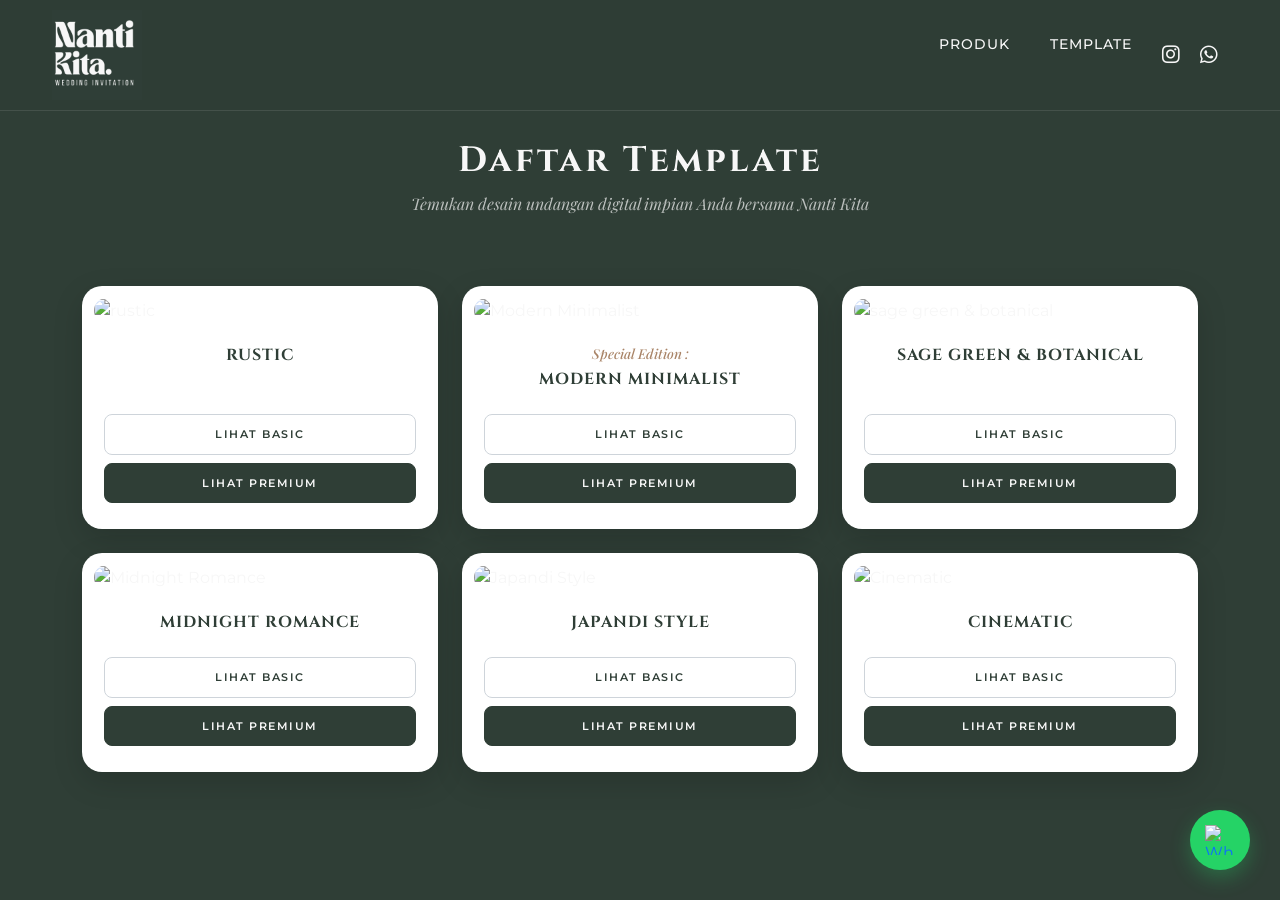
==== katalog/index.html @ d42f8fd2 "Struktur Monorepo: Memisahkan katalog dan admin-panel Laravel" ====
<!doctype html>
<html lang="id">
  <head>
    <meta charset="UTF-8" />
    <meta http-equiv="X-UA-Compatible" content="IE=edge" />
    <meta name="viewport" content="width=device-width, initial-scale=1.0" />
    <title>Nanti Kita - Premium Digital Invitation</title>

    <link
      href="https://cdn.jsdelivr.net/npm/bootstrap@5.3.3/dist/css/bootstrap.min.css"
      rel="stylesheet"
    />
    <script src="https://cdn.jsdelivr.net/npm/bootstrap@5.3.3/dist/js/bootstrap.bundle.min.js"></script>
    <link
      rel="stylesheet"
      href="https://cdnjs.cloudflare.com/ajax/libs/font-awesome/5.15.1/css/all.min.css"
    />
    <script src="https://code.iconify.design/iconify-icon/1.0.7/iconify-icon.min.js"></script>
    <link
      href="https://cdn.jsdelivr.net/npm/bootstrap-icons@1.10.5/font/bootstrap-icons.css"
      rel="stylesheet"
    />

    <link rel="preconnect" href="https://fonts.googleapis.com" />
    <link rel="preconnect" href="https://fonts.gstatic.com" crossorigin />
    <link
      href="https://fonts.googleapis.com/css2?family=Cinzel:wght@500;700&family=Montserrat:wght@300;400;500;600&family=Playfair+Display:ital,wght@0,600;1,400&display=swap"
      rel="stylesheet"
    />

    <link rel="stylesheet" href="style.css" />
  </head>
  <body>
    <nav class="navbar fixed-top navbar-expand-lg">
      <div class="container-fluid">
        <a class="navbar-brand-logo" href="index.html">
          <img src="LogoNantikita.jpeg" alt="Logo Nanti Kita" class="nav-logo-img" />
        </a>

        <button
          class="navbar-toggler"
          type="button"
          data-bs-toggle="collapse"
          data-bs-target="#navbarSupportedContent"
          aria-controls="navbarSupportedContent"
          aria-expanded="false"
          aria-label="Toggle navigation"
        >
          <span class="navbar-toggler-icon"></span>
        </button>

        <div class="collapse navbar-collapse" id="navbarSupportedContent">
          <ul class="navbar-nav ms-auto mb-2 mb-lg-0">
            <li class="nav-item top-item">
              <a class="item active" aria-current="page" href="index.html">Produk</a>
            </li>
            <li class="nav-item">
              <a class="item" aria-current="page" href="template.html">Template</a>
            </li>
            <li class="nav-item d-flex align-items-center">
              <a
                class="item-bi"
                href="https://www.instagram.com/nantikitadigitalwedding?utm_source=ig_web_button_share_sheet&igsh=ZDNlZDc0MzIxNw=="
                target="_blank"
                ><i class="bi bi-instagram"></i
              ></a>
              <a
                class="item-bi"
                href="https://wa.me/628976337088"
                target="_blank"
                ><i class="bi bi-whatsapp"></i
              ></a>
            </li>
          </ul>
        </div>
      </div>
    </nav>

    <div class="hero-catalog">
      <h2>Daftar Template</h2>
      <p>Temukan desain undangan digital impian Anda bersama Nanti Kita</p>
    </div>

    <div class="container my-4">
      <div class="row g-4">

        <div class="col-6 col-md-4 col-lg-4">
          <div class="template-card">
            <div class="card-img-wrapper">
              <img
                src="temp/1rustic/assets/img/cov-crimsonpine.png"
                alt="rustic"
              />
            </div>
            <div class="p-3">
              <div class="template-title">RUSTIC</div>
              <div>
                <div class="template-btns">
                  <a href="temp/1rustic/rustic.html" class="btn btn-primary">Lihat Basic</a>
                </div>
                <div class="template-btns">
                  <a href="temp/1rustic/rustic-premium.html" class="btn btn-secondary">Lihat Premium</a>
                </div>
              </div>
            </div>
          </div>
        </div>

        <div class="col-6 col-md-4 col-lg-4">
          <div class="template-card">
            <div class="card-img-wrapper">
              <img
                src="temp/2modern/assets/img/cover-modern.jpg"
                alt="Modern Minimalist"
              />
            </div>
            <div class="p-3">
              <div>
                <div class="edition-label">Special Edition :</div>
                <div class="template-title">MODERN MINIMALIST</div>
              </div>
              <div>
                <div class="template-btns">
                  <a href="temp/2modern/modern.html" class="btn btn-primary">Lihat Basic</a>
                </div>
                <div class="template-btns">
                  <a href="temp/2modern/modern-premium.html" class="btn btn-secondary">Lihat Premium</a>
                </div>
              </div>
            </div>
          </div>
        </div>

        <div class="col-6 col-md-4 col-lg-4">
          <div class="template-card">
            <div class="card-img-wrapper">
              <img
                src="temp/3sage&botanical/assets/img/cover-sage-botanical.jpg"
                alt="sage green & botanical"
              />
            </div>
            <div class="p-3">
              <div class="template-title">SAGE GREEN & BOTANICAL</div>
              <div>
                <div class="template-btns">
                  <a href="temp/3sage&botanical/sage.html" class="btn btn-primary">Lihat Basic</a>
                </div>
                <div class="template-btns">
                  <a href="temp/3sage&botanical/sage-premium.html" class="btn btn-secondary">Lihat Premium</a>
                </div>
              </div>
            </div>
          </div>
        </div>

        <div class="col-6 col-md-4 col-lg-4">
          <div class="template-card">
            <div class="card-img-wrapper">
              <img
                src="temp/4midnightRomance/assets/img/cover-midnight-romance.jpg"
                alt="Midnight Romance"
              />
            </div>
            <div class="p-3">
              <div class="template-title">MIDNIGHT ROMANCE</div>
              <div>
                <div class="template-btns">
                  <a href="temp/4midnightRomance/midnight.html" class="btn btn-primary">Lihat Basic</a>
                </div>
                <div class="template-btns">
                  <a href="temp/4midnightRomance/midnight-premium.html" class="btn btn-secondary">Lihat Premium</a>
                </div>
              </div>
            </div>
          </div>
        </div>

        <div class="col-6 col-md-4 col-lg-4">
          <div class="template-card">
            <div class="card-img-wrapper">
              <img
                src="temp/5japandi/assets/img/cover-japandi.jpg"
                alt="Japandi Style"
              />
            </div>
            <div class="p-3">
              <div class="template-title">JAPANDI STYLE</div>
              <div>
                <div class="template-btns">
                  <a href="temp/5japandi/japandi.html" class="btn btn-primary">Lihat Basic</a>
                </div>
                <div class="template-btns">
                  <a href="temp/5japandi/japandi-premium.html" class="btn btn-secondary">Lihat Premium</a>
                </div>
              </div>
            </div>
          </div>
        </div>

        <div class="col-6 col-md-4 col-lg-4">
          <div class="template-card">
            <div class="card-img-wrapper">
              <img
                src="temp/6cinematic/assets/img/cover-cinematic.jpg"
                alt="Cinematic"
              />
            </div>
            <div class="p-3">
              <div class="template-title">CINEMATIC</div>
              <div>
                <div class="template-btns">
                  <a href="temp/6cinematic/cinematic.html" class="btn btn-primary">Lihat Basic</a>
                </div>
                <div class="template-btns">
                  <a href="temp/6cinematic/cinematic-premium.html" class="btn btn-secondary">Lihat Premium</a>
                </div>
              </div>
            </div>
          </div>
        </div>
      </div>
    </div>

    <a
      href="https://wa.me/628976337088"
      class="whatsapp-float"
      target="_blank"
      title="Hubungi Admin via WhatsApp"
    >
      <img
        src="https://img.icons8.com/color/48/000000/whatsapp--v1.png"
        alt="WhatsApp"
      />
    </a>
  </body>
</html>
---- katalog/style.css ----
:root {
  --bg-color: #2f3e36;       /* Hijau gelap sesuai file gambar */
  --light-text: #f7f7f7;     /* Putih gading dari Canva */
  --card-bg: #ffffff;        /* Latar belakang kartu tetap bersih */
  --accent-gold: #e2c295;     /* Muted Gold soft untuk penyeimbang tema */
  --btn-primary-border: #f7f7f7;
}

body {
  background-color: var(--bg-color);
  font-family: "Montserrat", sans-serif;
  color: var(--light-text);
}

/* --- NAVBAR BRANDING & LOGO FIX --- */
.navbar {
  display: flex;
  justify-content: space-between;
  align-items: center;
  background-color: rgba(47, 62, 54, 0.95); /* Menyesuaikan hijau baru */
  backdrop-filter: blur(10px);
  -webkit-backdrop-filter: blur(10px);
  padding: 10px 40px;
  border-bottom: 1px solid rgba(247, 247, 247, 0.1);
  transition: all 0.3s ease;
}

.navbar-brand-logo {
  display: inline-flex;
  align-items: center;
  text-decoration: none;
}

/* Mengatur tinggi logo agar proporsional di bar navigasi */
.nav-logo-img {
  height: 90px;
  width: auto;
  object-fit: contain;
}

.item {
  font-family: "Montserrat", sans-serif;
  font-weight: 500;
  font-size: 0.9rem;
  color: var(--light-text);
  text-decoration: none;
  padding: 10px 20px;
  letter-spacing: 1px;
  text-transform: uppercase;
  transition: all 0.3s ease;
}

.item-bi {
  color: var(--light-text);
  padding: 10px;
  font-size: 1.1rem;
  transition: color 0.3s ease;
}

.item:hover,
.item-bi:hover {
  color: var(--accent-gold);
  text-decoration: none;
}

/* Desain tombol menu hamburger pada perangkat mobile */
.navbar-toggler {
  border-color: rgba(247, 247, 247, 0.3);
}

.navbar-toggler-icon {
  background-image: url("data:image/svg+xml,%3csvg xmlns='http://www.w3.org/2000/svg' viewBox='0 0 30 30'%3e%3cpath stroke='rgba%28247, 247, 247, 0.85%29' stroke-width='2' stroke-linecap='round' stroke-miterlimit='10' d='M4 7h22M4 15h22M4 23h22'/%3e%3c/svg%3e");
}

@media (max-width: 767px) {
  .navbar {
    padding: 10px 20px;
  }
  .top-item {
    border-top: 1px solid rgba(247, 247, 247, 0.1);
    margin-top: 10px;
    padding-top: 10px;
  }
  .nav-item {
    margin-bottom: 5px;
  }
}

/* --- HERO HEADER --- */
.hero-catalog {
  text-align: center;
  padding-top: 140px;
  padding-bottom: 30px;
}

.hero-catalog h2 {
  font-family: "Cinzel", serif;
  font-weight: 700;
  font-size: 2.2rem;
  letter-spacing: 3px;
  margin-bottom: 10px;
  color: var(--light-text);
}

.hero-catalog p {
  font-family: "Playfair Display", serif;
  font-style: italic;
  color: rgba(247, 247, 247, 0.7);
  font-size: 1.0rem;
}

/* --- TEMPLATE CARD EDITORIAL --- */
.template-card {
  padding: 12px;
  border: none;
  border-radius: 20px;
  overflow: hidden;
  box-shadow: 0 10px 30px rgba(0, 0, 0, 0.15);
  transition: all 0.4s cubic-bezier(0.165, 0.84, 0.44, 1);
  background-color: var(--card-bg);
  height: 100%;
  display: flex;
  flex-direction: column;
}

.template-card:hover {
  transform: translateY(-8px);
  box-shadow: 0 20px 40px rgba(0, 0, 0, 0.3);
}

.card-img-wrapper {
  position: relative;
  overflow: hidden;
  border-radius: 14px;
}

.template-card img {
  height: 500px;
  object-fit: cover;
  width: 100%;
  transition: transform 0.6s ease;
}

.template-card:hover img {
  transform: scale(1.05);
}

@media (max-width: 576px) {
  .template-card img {
    height: auto;
    aspect-ratio: 3/4;
  }
}

.template-card .p-3 {
  flex-grow: 1;
  display: flex;
  flex-direction: column;
  justify-content: space-between;
  padding: 20px 10px 10px 10px !important;
}

.template-title {
  font-family: "Cinzel", serif;
  font-weight: 700;
  font-size: 16px;
  letter-spacing: 1px;
  margin-bottom: 15px;
  text-align: center;
  color: #2f3e36; /* Warna teks judul kartu menggunakan hijau gelap */
}

.edition-label {
  font-family: "Playfair Display", serif;
  font-style: italic;
  font-size: 0.85rem;
  color: #a98467; /* Warna kontras hangat untuk label edisi khusus */
  font-weight: 500;
  margin-bottom: 4px;
  text-align: center;
}

/* --- BUTTONS --- */
.template-btns {
  margin-top: 8px;
  margin-bottom: 4px;
}

.template-btns .btn {
  padding: 11px 15px;
  font-size: 11px;
  font-weight: 600;
  letter-spacing: 1.5px;
  text-transform: uppercase;
  border-radius: 8px;
  transition: all 0.3s ease;
  width: 100%;
}

/* Tombol Lihat Basic (Gaya Outline Bersih) */
.template-btns .btn-primary {
  background-color: transparent;
  color: #2f3e36;
  border: 1px solid #ced4da;
}

.template-btns .btn-primary:hover {
  background-color: #2f3e36;
  color: #ffffff;
  border-color: #2f3e36;
}

/* Tombol Lihat Premium (Solid Hijau Komunitas) */
.template-btns .btn-secondary {
  background-color: var(--bg-color); /* Memakai variabel #2f3e36 */
  border: 1px solid var(--bg-color);
  color: var(--light-text);
}

.template-btns .btn-secondary:hover {
  background-color: #1e2924;
  border-color: #1e2924;
  box-shadow: 0 4px 12px rgba(0, 0, 0, 0.15);
}

/* --- FLOATING WHATSAPP --- */
.whatsapp-float {
  position: fixed;
  width: 60px;
  height: 60px;
  bottom: 30px;
  right: 30px;
  z-index: 100;
  background-color: #25d366 !important;
  border-radius: 50%;
  display: flex;
  align-items: center;
  justify-content: center;
  box-shadow: 0 8px 20px rgba(37, 213, 102, 0.3);
  transition: all 0.3s ease;
}

.whatsapp-float:hover {
  transform: scale(1.1) rotate(8deg);
}

.whatsapp-float img {
  width: 30px;
  height: 30px;
}
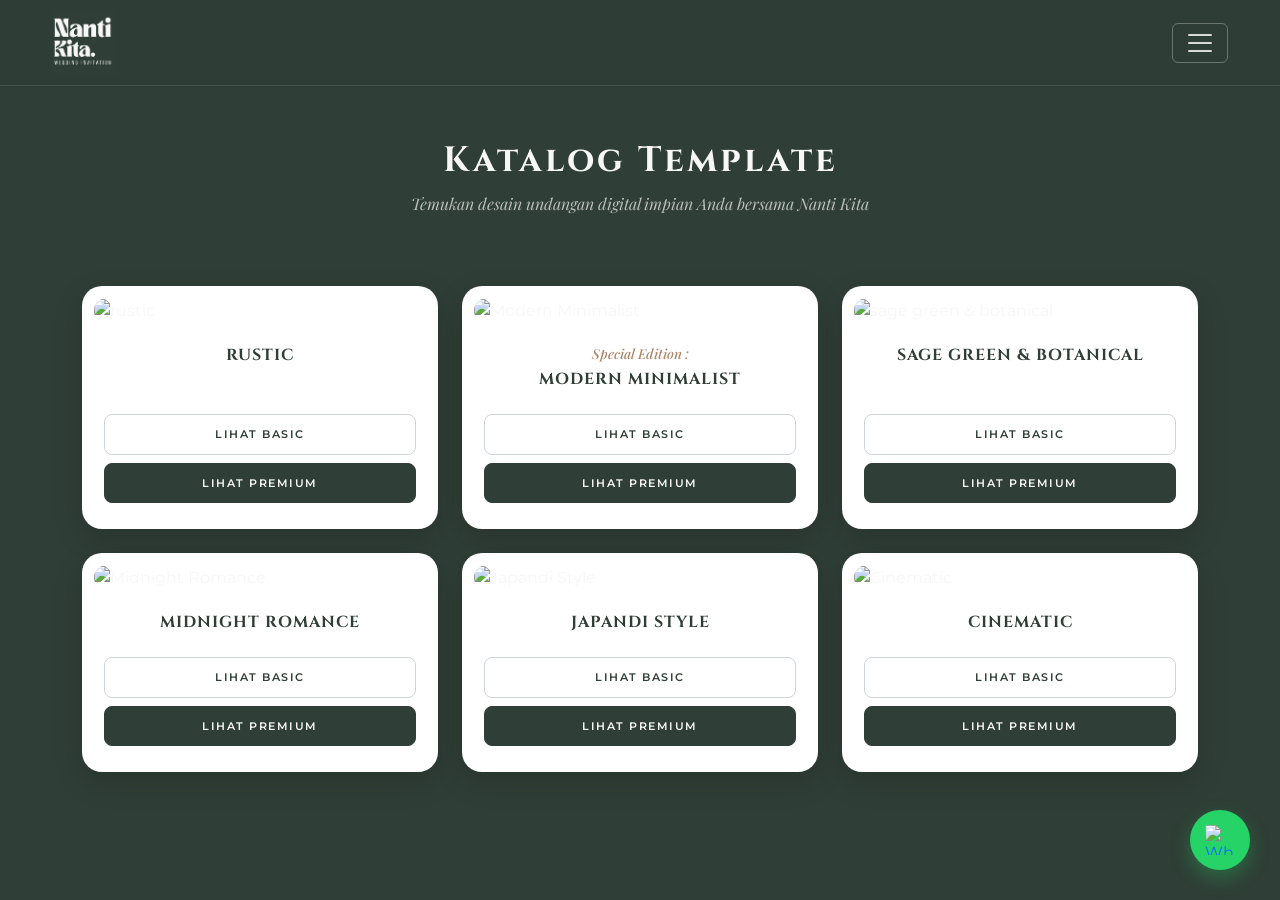
==== commit f9d9cb1a: "Merge branch 'main' into fitur-jayy" ====
--- a/katalog/index.html
+++ b/katalog/index.html
@@ -31,36 +31,39 @@
     <link rel="stylesheet" href="style.css" />
   </head>
   <body>
-    <nav class="navbar fixed-top navbar-expand-lg">
+    <nav class="navbar fixed-top">
       <div class="container-fluid">
         <a class="navbar-brand-logo" href="index.html">
-          <img src="LogoNantikita.jpeg" alt="Logo Nanti Kita" class="nav-logo-img" />
+          <img
+            src="LogoNantikita.jpeg"
+            alt="Logo Nanti Kita"
+            class="nav-logo-img"
+          />
         </a>
 
         <button
-          class="navbar-toggler"
+          class="navbar-toggler custom-hamburger"
           type="button"
-          data-bs-toggle="collapse"
-          data-bs-target="#navbarSupportedContent"
-          aria-controls="navbarSupportedContent"
-          aria-expanded="false"
-          aria-label="Toggle navigation"
+          onclick="toggleMenu()"
         >
           <span class="navbar-toggler-icon"></span>
         </button>
 
-        <div class="collapse navbar-collapse" id="navbarSupportedContent">
-          <ul class="navbar-nav ms-auto mb-2 mb-lg-0">
-            <li class="nav-item top-item">
-              <a class="item active" aria-current="page" href="index.html">Produk</a>
-            </li>
+        <div class="nantikita-menu" id="myDropdown">
+          <ul class="navbar-nav">
             <li class="nav-item">
-              <a class="item" aria-current="page" href="template.html">Template</a>
-            </li>
-            <li class="nav-item d-flex align-items-center">
+              <a class="item active" href="index.html">Katalog Template</a>
+            </li>
+            <li class="nav-item">
+              <a class="item" href="#harga">Harga & Paket</a>
+            </li>
+            <li class="nav-item">
+              <a class="item" href="#cara-order">Cara Order</a>
+            </li>
+            <li class="nav-item social-icons">
               <a
                 class="item-bi"
-                href="https://www.instagram.com/nantikitadigitalwedding?utm_source=ig_web_button_share_sheet&igsh=ZDNlZDc0MzIxNw=="
+                href="https://www.instagram.com/nantikitadigitalwedding"
                 target="_blank"
                 ><i class="bi bi-instagram"></i
               ></a>
@@ -74,16 +77,15 @@
           </ul>
         </div>
       </div>
-    </nav>
+    </nav>  
 
     <div class="hero-catalog">
-      <h2>Daftar Template</h2>
+      <h2>Katalog Template</h2>
       <p>Temukan desain undangan digital impian Anda bersama Nanti Kita</p>
     </div>
 
     <div class="container my-4">
       <div class="row g-4">
-
         <div class="col-6 col-md-4 col-lg-4">
           <div class="template-card">
             <div class="card-img-wrapper">
@@ -96,10 +98,16 @@
               <div class="template-title">RUSTIC</div>
               <div>
                 <div class="template-btns">
-                  <a href="temp/1rustic/rustic.html" class="btn btn-primary">Lihat Basic</a>
-                </div>
-                <div class="template-btns">
-                  <a href="temp/1rustic/rustic-premium.html" class="btn btn-secondary">Lihat Premium</a>
+                  <a href="temp/1rustic/rustic.html" class="btn btn-primary"
+                    >Lihat Basic</a
+                  >
+                </div>
+                <div class="template-btns">
+                  <a
+                    href="temp/1rustic/rustic-premium.html"
+                    class="btn btn-secondary"
+                    >Lihat Premium</a
+                  >
                 </div>
               </div>
             </div>
@@ -121,10 +129,16 @@
               </div>
               <div>
                 <div class="template-btns">
-                  <a href="temp/2modern/modern.html" class="btn btn-primary">Lihat Basic</a>
-                </div>
-                <div class="template-btns">
-                  <a href="temp/2modern/modern-premium.html" class="btn btn-secondary">Lihat Premium</a>
+                  <a href="temp/2modern/modern.html" class="btn btn-primary"
+                    >Lihat Basic</a
+                  >
+                </div>
+                <div class="template-btns">
+                  <a
+                    href="temp/2modern/modern-premium.html"
+                    class="btn btn-secondary"
+                    >Lihat Premium</a
+                  >
                 </div>
               </div>
             </div>
@@ -143,10 +157,18 @@
               <div class="template-title">SAGE GREEN & BOTANICAL</div>
               <div>
                 <div class="template-btns">
-                  <a href="temp/3sage&botanical/sage.html" class="btn btn-primary">Lihat Basic</a>
-                </div>
-                <div class="template-btns">
-                  <a href="temp/3sage&botanical/sage-premium.html" class="btn btn-secondary">Lihat Premium</a>
+                  <a
+                    href="temp/3sage&botanical/sage.html"
+                    class="btn btn-primary"
+                    >Lihat Basic</a
+                  >
+                </div>
+                <div class="template-btns">
+                  <a
+                    href="temp/3sage&botanical/sage-premium.html"
+                    class="btn btn-secondary"
+                    >Lihat Premium</a
+                  >
                 </div>
               </div>
             </div>
@@ -165,10 +187,18 @@
               <div class="template-title">MIDNIGHT ROMANCE</div>
               <div>
                 <div class="template-btns">
-                  <a href="temp/4midnightRomance/midnight.html" class="btn btn-primary">Lihat Basic</a>
-                </div>
-                <div class="template-btns">
-                  <a href="temp/4midnightRomance/midnight-premium.html" class="btn btn-secondary">Lihat Premium</a>
+                  <a
+                    href="temp/4midnightRomance/midnight.html"
+                    class="btn btn-primary"
+                    >Lihat Basic</a
+                  >
+                </div>
+                <div class="template-btns">
+                  <a
+                    href="temp/4midnightRomance/midnight-premium.html"
+                    class="btn btn-secondary"
+                    >Lihat Premium</a
+                  >
                 </div>
               </div>
             </div>
@@ -187,10 +217,16 @@
               <div class="template-title">JAPANDI STYLE</div>
               <div>
                 <div class="template-btns">
-                  <a href="temp/5japandi/japandi.html" class="btn btn-primary">Lihat Basic</a>
-                </div>
-                <div class="template-btns">
-                  <a href="temp/5japandi/japandi-premium.html" class="btn btn-secondary">Lihat Premium</a>
+                  <a href="temp/5japandi/japandi.html" class="btn btn-primary"
+                    >Lihat Basic</a
+                  >
+                </div>
+                <div class="template-btns">
+                  <a
+                    href="temp/5japandi/japandi-premium.html"
+                    class="btn btn-secondary"
+                    >Lihat Premium</a
+                  >
                 </div>
               </div>
             </div>
@@ -209,10 +245,18 @@
               <div class="template-title">CINEMATIC</div>
               <div>
                 <div class="template-btns">
-                  <a href="temp/6cinematic/cinematic.html" class="btn btn-primary">Lihat Basic</a>
-                </div>
-                <div class="template-btns">
-                  <a href="temp/6cinematic/cinematic-premium.html" class="btn btn-secondary">Lihat Premium</a>
+                  <a
+                    href="temp/6cinematic/cinematic.html"
+                    class="btn btn-primary"
+                    >Lihat Basic</a
+                  >
+                </div>
+                <div class="template-btns">
+                  <a
+                    href="temp/6cinematic/cinematic-premium.html"
+                    class="btn btn-secondary"
+                    >Lihat Premium</a
+                  >
                 </div>
               </div>
             </div>
@@ -232,5 +276,6 @@
         alt="WhatsApp"
       />
     </a>
+    <script src="script.js"></script>
   </body>
-</html>+</html>
--- a/katalog/style.css
+++ b/katalog/style.css
@@ -1,8 +1,8 @@
 :root {
-  --bg-color: #2f3e36;       /* Hijau gelap sesuai file gambar */
-  --light-text: #f7f7f7;     /* Putih gading dari Canva */
-  --card-bg: #ffffff;        /* Latar belakang kartu tetap bersih */
-  --accent-gold: #e2c295;     /* Muted Gold soft untuk penyeimbang tema */
+  --bg-color: #2f3e36; /* Hijau gelap sesuai file gambar */
+  --light-text: #f7f7f7; /* Putih gading dari Canva */
+  --card-bg: #ffffff; /* Latar belakang kartu tetap bersih */
+  --accent-gold: #e2c295; /* Muted Gold soft untuk penyeimbang tema */
   --btn-primary-border: #f7f7f7;
 }
 
@@ -33,9 +33,76 @@
 
 /* Mengatur tinggi logo agar proporsional di bar navigasi */
 .nav-logo-img {
-  height: 90px;
+  height: 65px;
   width: auto;
   object-fit: contain;
+}
+
+/* --- MENU DROPDOWN CUSTOM NANTIKITA (FIX NO JUMPING) --- */
+
+/* 1. Kondisi awal boks dropdown (Tersembunyi & Ukuran Sudah Fix 200px) */
+.nantikita-menu {
+  display: none;
+  position: absolute;
+  top: 100%;
+  right: 40px; /* Pas presisi di bawah tombol garis tiga aa */
+  width: 200px;
+  background-color: rgba(47, 62, 54, 0.98); /* Warna hijau katalog NantiKita */
+  padding: 20px 15px;
+  border-radius: 12px; /* Melengkung modern */
+  border: 1px solid rgba(247, 247, 247, 0.1);
+  box-shadow: 0 8px 24px rgba(0, 0, 0, 0.3);
+  z-index: 1050;
+}
+
+/* 2. Trigger Tampil pas tombol diklik */
+.nantikita-menu.show {
+  display: block;
+}
+
+/* 3. Mengatur susunan menu vertikal dan Rata Kanan semenjak milidetik pertama */
+.nantikita-menu .navbar-nav {
+  display: flex;
+  flex-direction: column;
+  align-items: flex-end; /* Semua teks dan elemen dipaksa ke kanan */
+  gap: 14px;
+  padding: 0;
+  margin: 0;
+  list-style: none;
+}
+
+/* 4. Styling Teks Link Menu (Langsung Kunci Ukuran Kecil) */
+.nantikita-menu .item {
+  color: rgba(247, 247, 247, 0.8);
+  font-size: 0.95rem;
+  font-weight: 500;
+  text-decoration: none;
+  transition: color 0.2s ease;
+  display: inline-block;
+  text-align: right;
+}
+
+/* Warna pas menu aktif atau di-hover pointer */
+.nantikita-menu .item:hover,
+.nantikita-menu .item.active {
+  color: #bfa37a; /* Warna aksen emas */
+}
+
+/* 5. Mengatur Jarak Icon Sosmed (IG & WA) agar Sejajar Rapi di Kanan */
+.nantikita-menu .social-icons {
+  display: flex;
+  gap: 15px;
+  margin-top: 5px;
+}
+
+.nantikita-menu .item-bi i {
+  color: rgba(247, 247, 247, 0.8);
+  font-size: 1.1rem;
+  transition: color 0.2s ease;
+}
+
+.nantikita-menu .item-bi i:hover {
+  color: #bfa37a;
 }
 
 .item {
@@ -106,7 +173,7 @@
   font-family: "Playfair Display", serif;
   font-style: italic;
   color: rgba(247, 247, 247, 0.7);
-  font-size: 1.0rem;
+  font-size: 1rem;
 }
 
 /* --- TEMPLATE CARD EDITORIAL --- */
@@ -247,4 +314,4 @@
 .whatsapp-float img {
   width: 30px;
   height: 30px;
-}+}
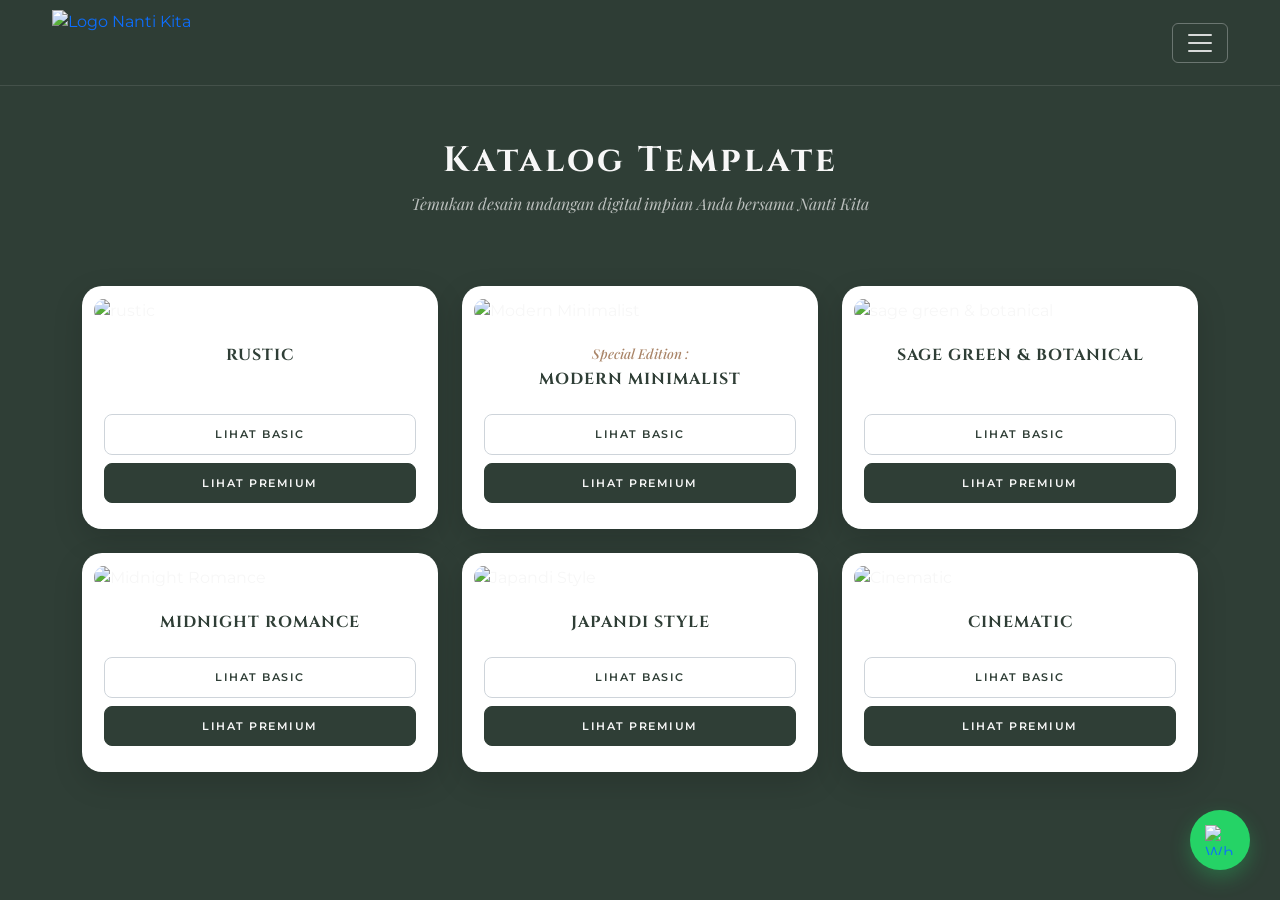
==== commit 5efd9285: "Memindahkan Folder" ====
--- a/katalog/index.html
+++ b/katalog/index.html
@@ -35,7 +35,7 @@
       <div class="container-fluid">
         <a class="navbar-brand-logo" href="index.html">
           <img
-            src="LogoNantikita.jpeg"
+            src="Logo Nantikita.png"
             alt="Logo Nanti Kita"
             class="nav-logo-img"
           />
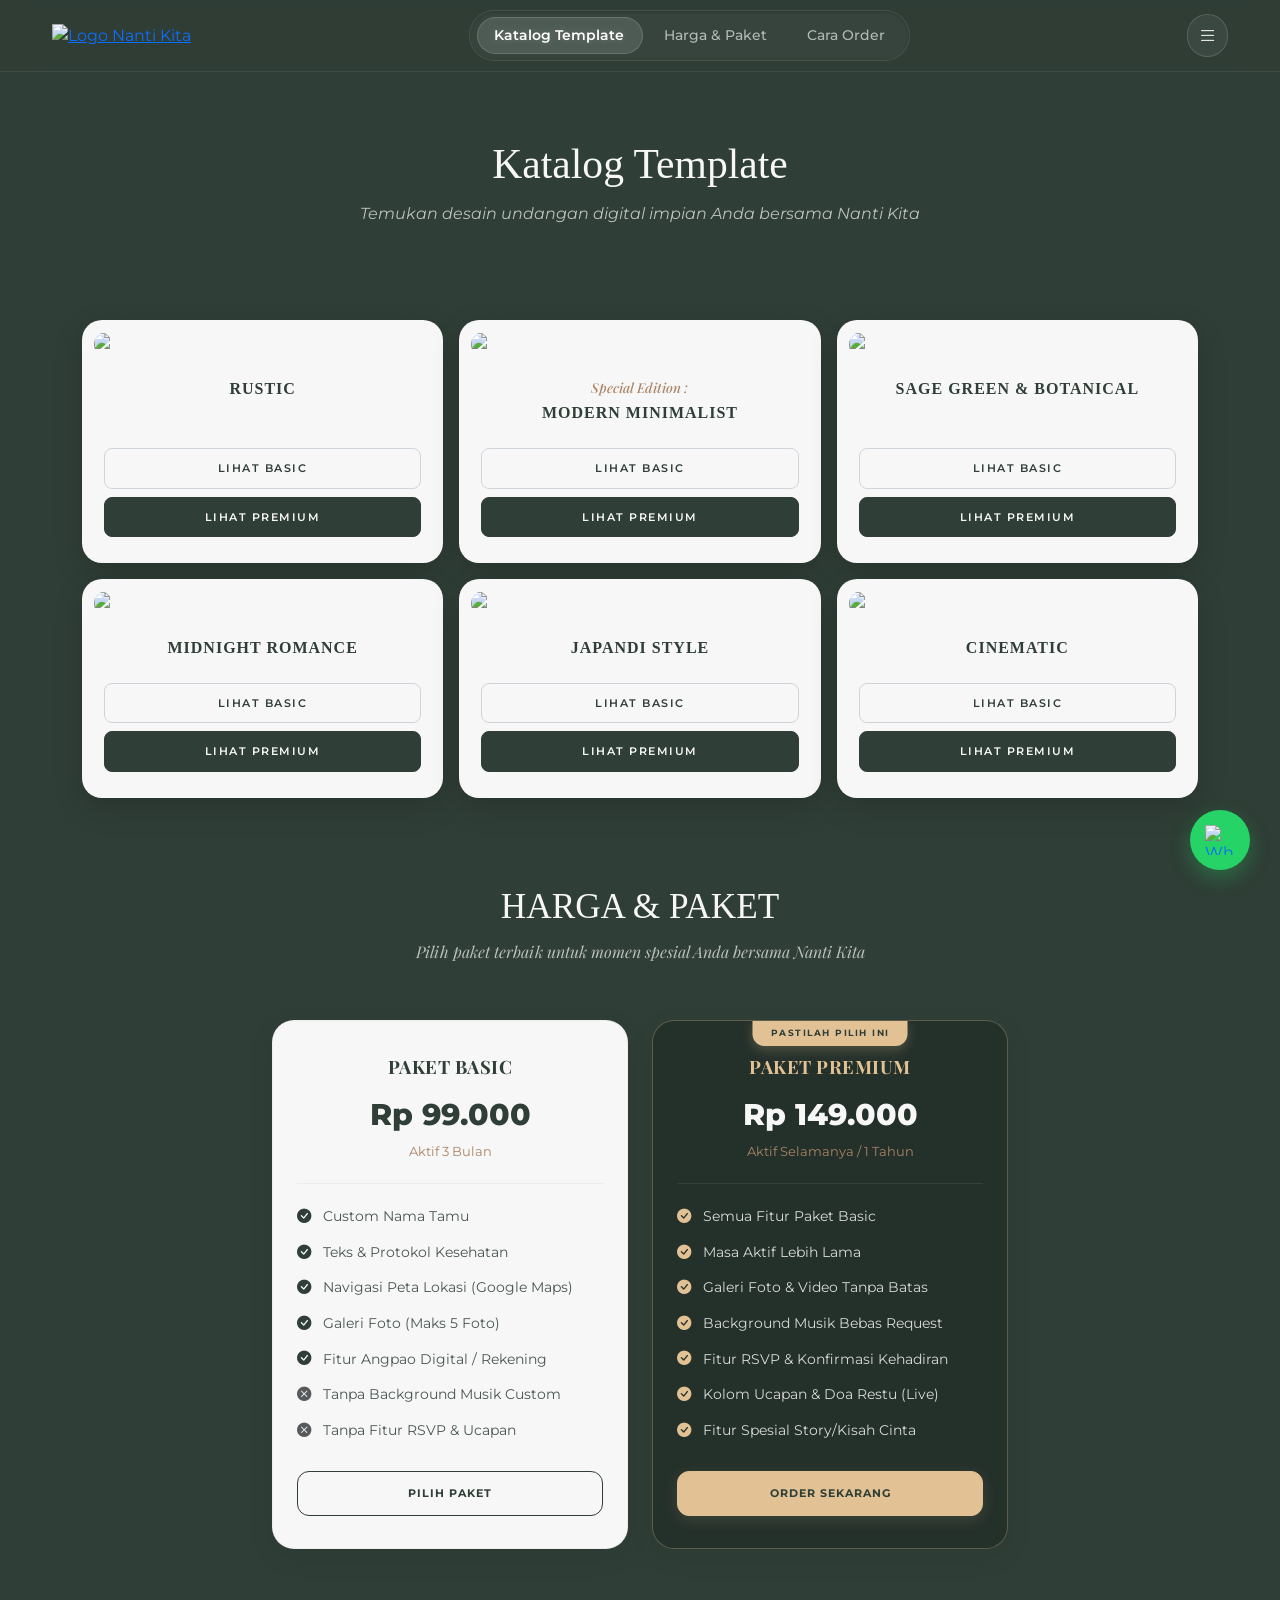
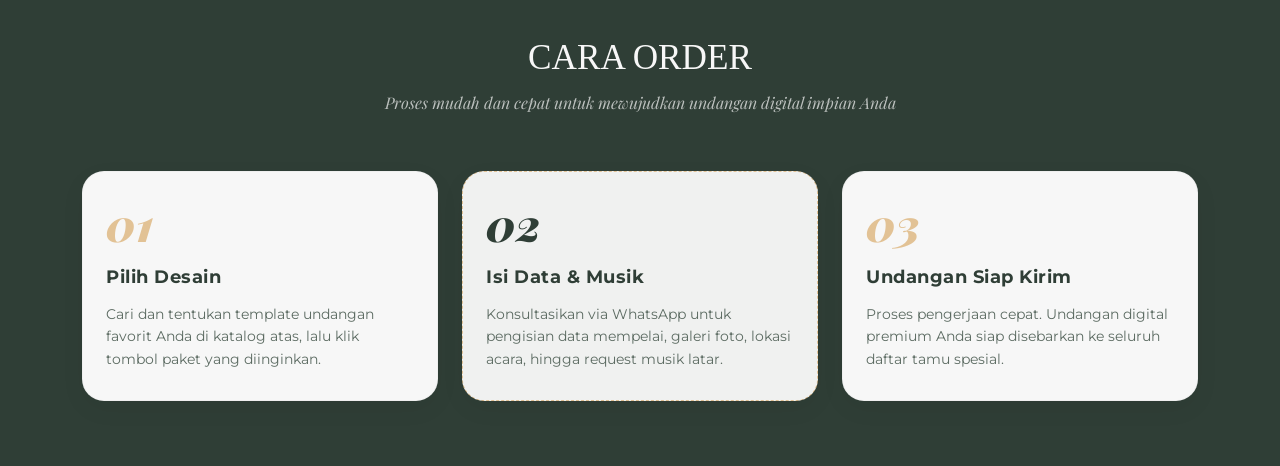
==== commit e9b57a6d: "Update Katalog Undangan dan Sinkronisasi Admin Panel" ====
--- a/katalog/index.html
+++ b/katalog/index.html
@@ -24,15 +24,15 @@
     <link rel="preconnect" href="https://fonts.googleapis.com" />
     <link rel="preconnect" href="https://fonts.gstatic.com" crossorigin />
     <link
-      href="https://fonts.googleapis.com/css2?family=Cinzel:wght@500;700&family=Montserrat:wght@300;400;500;600&family=Playfair+Display:ital,wght@0,600;1,400&display=swap"
+      href="https://fonts.googleapis.com/css2?family=Montserrat:ital,wght@0,100..900;1,100..900&family=Playfair+Display:ital,wght@0,400..900;1,400..900&display=swap"
       rel="stylesheet"
     />
 
     <link rel="stylesheet" href="style.css" />
   </head>
-  <body>
+  <body id="top">
     <nav class="navbar fixed-top">
-      <div class="container-fluid">
+      <div class="container-fluid container-navbar-custom">
         <a class="navbar-brand-logo" href="index.html">
           <img
             src="Logo Nantikita.png"
@@ -41,51 +41,60 @@
           />
         </a>
 
+        <div class="navbar-center-menu">
+          <div class="nav-bg-slider"></div>
+
+          <a class="center-menu-item" href="#">Katalog Template</a>
+          <a class="center-menu-item" href="#harga">Harga & Paket</a>
+          <a class="center-menu-item" href="#cara-order">Cara Order</a>
+        </div>
+
         <button
-          class="navbar-toggler custom-hamburger"
+          class="custom-hamburger-capsule"
           type="button"
           onclick="toggleMenu()"
         >
-          <span class="navbar-toggler-icon"></span>
+          <i class="bi bi-list menu-icon"></i>
         </button>
 
         <div class="nantikita-menu" id="myDropdown">
-          <ul class="navbar-nav">
-            <li class="nav-item">
-              <a class="item active" href="index.html">Katalog Template</a>
-            </li>
-            <li class="nav-item">
-              <a class="item" href="#harga">Harga & Paket</a>
-            </li>
-            <li class="nav-item">
-              <a class="item" href="#cara-order">Cara Order</a>
-            </li>
-            <li class="nav-item social-icons">
+          <div class="mobile-menu-links">
+            <a class="dropdown-item-link" href="#katalog">Katalog Template</a>
+            <a class="dropdown-item-link" href="#harga">Harga & Paket</a>
+            <a class="dropdown-item-link" href="#cara-order">Cara Order</a>
+            <div class="dropdown-divider"></div>
+          </div>
+
+          <div class="dropdown-social-wrapper">
+            <span>Hubungi Kami:</span>
+            <div class="social-icons-box">
               <a
                 class="item-bi"
                 href="https://www.instagram.com/nantikitadigitalwedding"
                 target="_blank"
-                ><i class="bi bi-instagram"></i
-              ></a>
+              >
+                <i class="bi bi-instagram"></i> Instagram
+              </a>
               <a
                 class="item-bi"
                 href="https://wa.me/628976337088"
                 target="_blank"
-                ><i class="bi bi-whatsapp"></i
-              ></a>
-            </li>
-          </ul>
-        </div>
-      </div>
-    </nav>  
+              >
+                <i class="bi bi-whatsapp"></i> WhatsApp
+              </a>
+            </div>
+          </div>
+        </div>
+      </div>
+    </nav>
 
     <div class="hero-catalog">
       <h2>Katalog Template</h2>
       <p>Temukan desain undangan digital impian Anda bersama Nanti Kita</p>
     </div>
 
-    <div class="container my-4">
-      <div class="row g-4">
+    <div id="katalog" class="container my-5 container-katalog-custom">
+      <div class="row g-3">
         <div class="col-6 col-md-4 col-lg-4">
           <div class="template-card">
             <div class="card-img-wrapper">
@@ -94,9 +103,9 @@
                 alt="rustic"
               />
             </div>
-            <div class="p-3">
+            <div class="p-2-custom">
               <div class="template-title">RUSTIC</div>
-              <div>
+              <div class="button-group-wrapper">
                 <div class="template-btns">
                   <a href="temp/1rustic/rustic.html" class="btn btn-primary"
                     >Lihat Basic</a
@@ -122,12 +131,12 @@
                 alt="Modern Minimalist"
               />
             </div>
-            <div class="p-3">
+            <div class="p-2-custom">
               <div>
                 <div class="edition-label">Special Edition :</div>
                 <div class="template-title">MODERN MINIMALIST</div>
               </div>
-              <div>
+              <div class="button-group-wrapper">
                 <div class="template-btns">
                   <a href="temp/2modern/modern.html" class="btn btn-primary"
                     >Lihat Basic</a
@@ -153,9 +162,9 @@
                 alt="sage green & botanical"
               />
             </div>
-            <div class="p-3">
+            <div class="p-2-custom">
               <div class="template-title">SAGE GREEN & BOTANICAL</div>
-              <div>
+              <div class="button-group-wrapper">
                 <div class="template-btns">
                   <a
                     href="temp/3sage&botanical/sage.html"
@@ -183,9 +192,9 @@
                 alt="Midnight Romance"
               />
             </div>
-            <div class="p-3">
+            <div class="p-2-custom">
               <div class="template-title">MIDNIGHT ROMANCE</div>
-              <div>
+              <div class="button-group-wrapper">
                 <div class="template-btns">
                   <a
                     href="temp/4midnightRomance/midnight.html"
@@ -213,9 +222,9 @@
                 alt="Japandi Style"
               />
             </div>
-            <div class="p-3">
+            <div class="p-2-custom">
               <div class="template-title">JAPANDI STYLE</div>
-              <div>
+              <div class="button-group-wrapper">
                 <div class="template-btns">
                   <a href="temp/5japandi/japandi.html" class="btn btn-primary"
                     >Lihat Basic</a
@@ -241,9 +250,9 @@
                 alt="Cinematic"
               />
             </div>
-            <div class="p-3">
+            <div class="p-2-custom">
               <div class="template-title">CINEMATIC</div>
-              <div>
+              <div class="button-group-wrapper">
                 <div class="template-btns">
                   <a
                     href="temp/6cinematic/cinematic.html"
@@ -259,6 +268,198 @@
                   >
                 </div>
               </div>
+            </div>
+          </div>
+        </div>
+      </div>
+    </div>
+
+    <div id="harga" class="container my-5 container-katalog-custom">
+      <div
+        class="hero-catalog text-center"
+        style="padding-top: 40px; padding-bottom: 40px"
+      >
+        <h2
+          style="
+            font-family: &quot;Tan Nimbus&quot;, serif !important;
+            font-size: 2.2rem;
+          "
+        >
+          HARGA & PAKET
+        </h2>
+        <p
+          style="
+            font-family: &quot;Playfair Display&quot;, serif;
+            font-style: italic;
+            color: rgba(247, 247, 247, 0.7);
+          "
+        >
+          Pilih paket terbaik untuk momen spesial Anda bersama Nanti Kita
+        </p>
+      </div>
+
+      <div class="row g-4 justify-content-center align-items-stretch">
+        <div class="col-12 col-md-5 col-lg-4 scroll-trigger">
+          <div class="price-card">
+            <div class="price-header">
+              <div class="package-name">PAKET BASIC</div>
+              <div class="price-amount">Rp 99.000</div>
+              <div class="price-sub">Aktif 3 Bulan</div>
+            </div>
+            <div class="price-body">
+              <ul class="price-features">
+                <li>
+                  <i class="bi bi-check-circle-fill"></i> Custom Nama Tamu
+                </li>
+                <li>
+                  <i class="bi bi-check-circle-fill"></i> Teks & Protokol
+                  Kesehatan
+                </li>
+                <li>
+                  <i class="bi bi-check-circle-fill"></i> Navigasi Peta Lokasi
+                  (Google Maps)
+                </li>
+                <li>
+                  <i class="bi bi-check-circle-fill"></i> Galeri Foto (Maks 5
+                  Foto)
+                </li>
+                <li>
+                  <i class="bi bi-check-circle-fill"></i> Fitur Angpao Digital /
+                  Rekening
+                </li>
+                <li>
+                  <i class="bi bi-x-circle-fill text-muted"></i> Tanpa
+                  Background Musik Custom
+                </li>
+                <li>
+                  <i class="bi bi-x-circle-fill text-muted"></i> Tanpa Fitur
+                  RSVP & Ucapan
+                </li>
+              </ul>
+            </div>
+            <div class="price-footer">
+              <a
+                href="https://wa.me/628976337088?text=Halo%20Admin%20Nanti%20Kita,%20saya%20mau%20order%20Paket%20Basic"
+                class="btn btn-price-outline"
+                target="_blank"
+                >Pilih Paket</a
+              >
+            </div>
+          </div>
+        </div>
+
+        <div class="col-12 col-md-5 col-lg-4 scroll-trigger">
+          <div class="price-card popular">
+            <div class="popular-badge">PASTILAH PILIH INI</div>
+            <div class="price-header">
+              <div class="package-name">PAKET PREMIUM</div>
+              <div class="price-amount">Rp 149.000</div>
+              <div class="price-sub">Aktif Selamanya / 1 Tahun</div>
+            </div>
+            <div class="price-body">
+              <ul class="price-features">
+                <li>
+                  <i class="bi bi-check-circle-fill"></i> Semua Fitur Paket
+                  Basic
+                </li>
+                <li>
+                  <i class="bi bi-check-circle-fill"></i> Masa Aktif Lebih Lama
+                </li>
+                <li>
+                  <i class="bi bi-check-circle-fill"></i> Galeri Foto & Video
+                  Tanpa Batas
+                </li>
+                <li>
+                  <i class="bi bi-check-circle-fill"></i> Background Musik Bebas
+                  Request
+                </li>
+                <li>
+                  <i class="bi bi-check-circle-fill"></i> Fitur RSVP &
+                  Konfirmasi Kehadiran
+                </li>
+                <li>
+                  <i class="bi bi-check-circle-fill"></i> Kolom Ucapan & Doa
+                  Restu (Live)
+                </li>
+                <li>
+                  <i class="bi bi-check-circle-fill"></i> Fitur Spesial
+                  Story/Kisah Cinta
+                </li>
+              </ul>
+            </div>
+            <div class="price-footer">
+              <a
+                href="https://wa.me/628976337088?text=Halo%20Admin%20Nanti%20Kita,%20saya%20mau%20order%20Paket%20Premium"
+                class="btn btn-price-solid"
+                target="_blank"
+                >Order Sekarang</a
+              >
+            </div>
+          </div>
+        </div>
+      </div>
+    </div>
+
+    <div id="cara-order" class="container my-5 container-katalog-custom">
+      <div
+        class="hero-catalog text-center"
+        style="padding-top: 40px; padding-bottom: 40px"
+      >
+        <h2
+          style="
+            font-family: &quot;Tan Nimbus&quot;, serif !important;
+            font-size: 2.2rem;
+          "
+        >
+          CARA ORDER
+        </h2>
+        <p
+          style="
+            font-family: &quot;Playfair Display&quot;, serif;
+            font-style: italic;
+            color: rgba(247, 247, 247, 0.7);
+          "
+        >
+          Proses mudah dan cepat untuk mewujudkan undangan digital impian Anda
+        </p>
+      </div>
+
+      <div class="row g-4 step-timeline-row">
+        <div class="col-12 col-md-4 scroll-trigger">
+          <div class="step-card">
+            <div class="step-number">01</div>
+            <div class="step-content">
+              <div class="step-title">Pilih Desain</div>
+              <p class="step-desc">
+                Cari dan tentukan template undangan favorit Anda di katalog
+                atas, lalu klik tombol paket yang diinginkan.
+              </p>
+            </div>
+          </div>
+        </div>
+
+        <div class="col-12 col-md-4 scroll-trigger">
+          <div class="step-card highlight">
+            <div class="step-number">02</div>
+            <div class="step-content">
+              <div class="step-title">Isi Data & Musik</div>
+              <p class="step-desc">
+                Konsultasikan via WhatsApp untuk pengisian data mempelai, galeri
+                foto, lokasi acara, hingga request musik latar.
+              </p>
+            </div>
+          </div>
+        </div>
+
+        <div class="col-12 col-md-4 scroll-trigger">
+          <div class="step-card">
+            <div class="step-number">03</div>
+            <div class="step-content">
+              <div class="step-title">Undangan Siap Kirim</div>
+              <p class="step-desc">
+                Proses pengerjaan cepat. Undangan digital premium Anda siap
+                disebarkan ke seluruh daftar tamu spesial.
+              </p>
             </div>
           </div>
         </div>
--- a/katalog/style.css
+++ b/katalog/style.css
@@ -1,8 +1,20 @@
+@font-face {
+  font-family: "Tan Nimbus";
+  /* Sesuaikan nama file di bawah ini dengan nama file asli font aa ya a */
+  src: url("fonts/tan-nimbus.ttf") format("truetype");
+  font-weight: normal;
+  font-style: normal;
+}
+
+html {
+  scroll-behavior: smooth;
+}
+
 :root {
-  --bg-color: #2f3e36; /* Hijau gelap sesuai file gambar */
-  --light-text: #f7f7f7; /* Putih gading dari Canva */
-  --card-bg: #ffffff; /* Latar belakang kartu tetap bersih */
-  --accent-gold: #e2c295; /* Muted Gold soft untuk penyeimbang tema */
+  --bg-color: #2f3e36;
+  --light-text: #f7f7f7;
+  --card-bg: #f7f7f7;
+  --accent-gold: #e2c295;
   --btn-primary-border: #f7f7f7;
 }
 
@@ -12,145 +24,212 @@
   color: var(--light-text);
 }
 
-/* --- NAVBAR BRANDING & LOGO FIX --- */
+/* --- BASE NAVBAR CONFIGURATION --- */
 .navbar {
+  background-color: rgba(47, 62, 54, 0.96);
+  backdrop-filter: blur(15px);
+  -webkit-backdrop-filter: blur(15px);
+  padding: 10px 40px;
+  border-bottom: 1px solid rgba(247, 247, 247, 0.08);
+}
+
+.container-navbar-custom {
   display: flex;
   justify-content: space-between;
   align-items: center;
-  background-color: rgba(47, 62, 54, 0.95); /* Menyesuaikan hijau baru */
-  backdrop-filter: blur(10px);
-  -webkit-backdrop-filter: blur(10px);
-  padding: 10px 40px;
-  border-bottom: 1px solid rgba(247, 247, 247, 0.1);
-  transition: all 0.3s ease;
-}
-
-.navbar-brand-logo {
-  display: inline-flex;
-  align-items: center;
-  text-decoration: none;
-}
-
-/* Mengatur tinggi logo agar proporsional di bar navigasi */
+  position: relative;
+  max-width: 100%;
+}
+
 .nav-logo-img {
-  height: 65px;
+  height: 52px;
   width: auto;
   object-fit: contain;
-}
-
-/* --- MENU DROPDOWN CUSTOM NANTIKITA (FIX NO JUMPING) --- */
-
-/* 1. Kondisi awal boks dropdown (Tersembunyi & Ukuran Sudah Fix 200px) */
-.nantikita-menu {
-  display: none;
+  mix-blend-mode: normal;
+}
+
+/* --- MENU TENGAH KAPSUL DENGAN EFEK SLIDING --- */
+.navbar-center-menu {
+  display: flex;
+  gap: 4px;
+  align-items: center;
+  background-color: rgba(247, 247, 247, 0.04);
+  border: 1px solid rgba(247, 247, 247, 0.08);
+  padding: 6px;
+  border-radius: 30px;
+  box-shadow: inset 0 1px 3px rgba(0, 0, 0, 0.2);
+  position: relative;
+}
+
+/* KAPSUL PUTIH TRANSPARAN YANG BAKAL GESER HALUS */
+.nav-bg-slider {
   position: absolute;
-  top: 100%;
-  right: 40px; /* Pas presisi di bawah tombol garis tiga aa */
-  width: 200px;
-  background-color: rgba(47, 62, 54, 0.98); /* Warna hijau katalog NantiKita */
-  padding: 20px 15px;
-  border-radius: 12px; /* Melengkung modern */
-  border: 1px solid rgba(247, 247, 247, 0.1);
-  box-shadow: 0 8px 24px rgba(0, 0, 0, 0.3);
-  z-index: 1050;
-}
-
-/* 2. Trigger Tampil pas tombol diklik */
-.nantikita-menu.show {
-  display: block;
-}
-
-/* 3. Mengatur susunan menu vertikal dan Rata Kanan semenjak milidetik pertama */
-.nantikita-menu .navbar-nav {
-  display: flex;
-  flex-direction: column;
-  align-items: flex-end; /* Semua teks dan elemen dipaksa ke kanan */
-  gap: 14px;
-  padding: 0;
-  margin: 0;
-  list-style: none;
-}
-
-/* 4. Styling Teks Link Menu (Langsung Kunci Ukuran Kecil) */
-.nantikita-menu .item {
-  color: rgba(247, 247, 247, 0.8);
-  font-size: 0.95rem;
+  height: calc(100% - 12px);
+  background-color: rgba(255, 255, 255, 0.12);
+  border: 1px solid rgba(255, 255, 255, 0.15);
+  border-radius: 20px;
+  left: 6px;
+  width: 0;
+  transition: all 0.35s cubic-bezier(0.25, 1, 0.5, 1);
+  box-shadow: none;
+  z-index: 1;
+}
+
+/* Mematikan animasi sementara saat class init aktif (Biar ga blink pas di-load) */
+.nav-bg-slider.no-animation {
+  transition: none !important;
+}
+
+.center-menu-item {
+  color: rgba(247, 247, 247, 0.65);
+  font-size: 0.88rem;
   font-weight: 500;
   text-decoration: none;
+  padding: 8px 18px;
+  border-radius: 20px;
+  transition: color 0.25s ease;
+  position: relative;
+  z-index: 2;
+}
+
+.center-menu-item:hover {
+  color: #fff;
+}
+
+.center-menu-item.active {
+  color: #ffffff !important;
+  font-weight: 600;
+  text-shadow: 0 0 10px rgba(255, 255, 255, 0.2);
+}
+
+.center-menu-item.active::after {
+  display: none;
+}
+
+/* --- TOMBOL HAMBURGER KAPSUL --- */
+.custom-hamburger-capsule {
+  background-color: rgba(247, 247, 247, 0.06);
+  border: 1px solid rgba(247, 247, 247, 0.15);
+  padding: 6px 10px;
+  border-radius: 30px;
+  display: flex;
+  align-items: center;
+  cursor: pointer;
+  transition: all 0.2s ease;
+}
+
+.custom-hamburger-capsule:hover {
+  background-color: rgba(247, 247, 247, 0.12);
+}
+
+.custom-hamburger-capsule .menu-icon {
+  color: rgba(247, 247, 247, 0.9);
+  font-size: 1.2rem;
+  margin: 0;
+  display: block;
+}
+
+/* --- DROPDOWN BOX MODIFIKASI PREMIUM (GLOBAL GLASSMORPHISM) --- */
+.nantikita-menu {
+  display: block;
+  position: absolute;
+  top: 75px;
+  right: 40px; /* Jarak aman dari kanan di layar laptop */
+
+  /* Efek Kaca Transparan Blur Premium */
+  background-color: rgba(47, 62, 54, 0.75) !important;
+  backdrop-filter: blur(20px);
+  -webkit-backdrop-filter: blur(20px);
+
+  border: 1px solid rgba(247, 247, 247, 0.12);
+  padding: 16px;
+  border-radius: 20px;
+  box-shadow: 0 15px 35px rgba(0, 0, 0, 0.4);
+  z-index: 1050;
+  min-width: 190px;
+
+  /* Animasi Meluncur Halus (Fade & Slide Down) */
+  opacity: 0;
+  visibility: hidden;
+  transform: translateY(-15px) scale(0.95);
+  transition: all 0.3s cubic-bezier(0.165, 0.84, 0.44, 1);
+}
+
+/* Ketika aktif (ditambah class .show oleh script.js) */
+.nantikita-menu.show {
+  opacity: 1;
+  visibility: visible;
+  transform: translateY(0) scale(1);
+}
+
+/* Item Link Menu di dalam Dropdown */
+.dropdown-item-link {
+  display: block;
+  color: rgba(247, 247, 247, 0.7);
+  text-decoration: none;
+  font-size: 0.9rem;
+  font-weight: 500;
+  padding: 10px 14px;
+  text-align: right;
+  border-radius: 10px;
+  transition: all 0.2s ease;
+  margin-bottom: 2px;
+}
+
+/* Efek Hover / Ketika Menu Dropdown Aktif */
+.dropdown-item-link:hover,
+.dropdown-item-link.active {
+  color: #ffffff !important;
+  background-color: rgba(255, 255, 255, 0.08);
+  padding-right: 18px; /* Efek teks sedikit bergeser ke kiri pas di-hover */
+}
+
+.dropdown-divider {
+  height: 1px;
+  background-color: rgba(247, 247, 247, 0.1);
+  margin: 12px 0;
+}
+
+/* Bagian Teks Kecil 'HUBUNGI KAMI:' */
+.dropdown-social-wrapper span {
+  font-size: 0.75rem;
+  color: rgba(247, 247, 247, 0.4);
+  margin-bottom: 8px;
+  text-transform: uppercase;
+  letter-spacing: 1px;
+
+  /* TAMBAHKAN INI SEBAGAI PENGAMAN */
+  display: block;
+  width: 100%;
+  text-align: right;
+}
+
+.social-icons-box {
+  display: flex;
+  flex-direction: column;
+  gap: 12px;
+  width: 100%;
+}
+
+.social-icons-box .item-bi {
+  display: flex;
+  align-items: center;
+  justify-content: flex-end;
+  gap: 10px;
+  color: rgba(247, 247, 247, 0.8);
+  font-size: 0.9rem;
+  text-decoration: none;
   transition: color 0.2s ease;
-  display: inline-block;
-  text-align: right;
-}
-
-/* Warna pas menu aktif atau di-hover pointer */
-.nantikita-menu .item:hover,
-.nantikita-menu .item.active {
-  color: #bfa37a; /* Warna aksen emas */
-}
-
-/* 5. Mengatur Jarak Icon Sosmed (IG & WA) agar Sejajar Rapi di Kanan */
-.nantikita-menu .social-icons {
-  display: flex;
-  gap: 15px;
-  margin-top: 5px;
-}
-
-.nantikita-menu .item-bi i {
+}
+
+.social-icons-box .item-bi i {
+  font-size: 1.1rem;
   color: rgba(247, 247, 247, 0.8);
-  font-size: 1.1rem;
-  transition: color 0.2s ease;
-}
-
-.nantikita-menu .item-bi i:hover {
+}
+
+.social-icons-box .item-bi:hover,
+.social-icons-box .item-bi:hover i {
   color: #bfa37a;
-}
-
-.item {
-  font-family: "Montserrat", sans-serif;
-  font-weight: 500;
-  font-size: 0.9rem;
-  color: var(--light-text);
-  text-decoration: none;
-  padding: 10px 20px;
-  letter-spacing: 1px;
-  text-transform: uppercase;
-  transition: all 0.3s ease;
-}
-
-.item-bi {
-  color: var(--light-text);
-  padding: 10px;
-  font-size: 1.1rem;
-  transition: color 0.3s ease;
-}
-
-.item:hover,
-.item-bi:hover {
-  color: var(--accent-gold);
-  text-decoration: none;
-}
-
-/* Desain tombol menu hamburger pada perangkat mobile */
-.navbar-toggler {
-  border-color: rgba(247, 247, 247, 0.3);
-}
-
-.navbar-toggler-icon {
-  background-image: url("data:image/svg+xml,%3csvg xmlns='http://www.w3.org/2000/svg' viewBox='0 0 30 30'%3e%3cpath stroke='rgba%28247, 247, 247, 0.85%29' stroke-width='2' stroke-linecap='round' stroke-miterlimit='10' d='M4 7h22M4 15h22M4 23h22'/%3e%3c/svg%3e");
-}
-
-@media (max-width: 767px) {
-  .navbar {
-    padding: 10px 20px;
-  }
-  .top-item {
-    border-top: 1px solid rgba(247, 247, 247, 0.1);
-    margin-top: 10px;
-    padding-top: 10px;
-  }
-  .nav-item {
-    margin-bottom: 5px;
-  }
 }
 
 /* --- HERO HEADER --- */
@@ -161,16 +240,16 @@
 }
 
 .hero-catalog h2 {
-  font-family: "Cinzel", serif;
-  font-weight: 700;
-  font-size: 2.2rem;
-  letter-spacing: 3px;
-  margin-bottom: 10px;
+  font-family: "Tan Nimbus", serif !important;
+  font-weight: normal;
+  font-size: 2.6rem;
+  letter-spacing: 0px !important;
+  margin-bottom: 12px;
   color: var(--light-text);
 }
 
 .hero-catalog p {
-  font-family: "Playfair Display", serif;
+  font-family: "Montserrat", sans-serif;
   font-style: italic;
   color: rgba(247, 247, 247, 0.7);
   font-size: 1rem;
@@ -183,7 +262,9 @@
   border-radius: 20px;
   overflow: hidden;
   box-shadow: 0 10px 30px rgba(0, 0, 0, 0.15);
-  transition: all 0.4s cubic-bezier(0.165, 0.84, 0.44, 1);
+  transition:
+    transform 0.4s cubic-bezier(0.165, 0.84, 0.44, 1),
+    box-shadow 0.4s ease;
   background-color: var(--card-bg);
   height: 100%;
   display: flex;
@@ -212,19 +293,12 @@
   transform: scale(1.05);
 }
 
-@media (max-width: 576px) {
-  .template-card img {
-    height: auto;
-    aspect-ratio: 3/4;
-  }
-}
-
-.template-card .p-3 {
+.template-card .p-2-custom {
   flex-grow: 1;
   display: flex;
   flex-direction: column;
   justify-content: space-between;
-  padding: 20px 10px 10px 10px !important;
+  padding: 20px 10px 10px 10px;
 }
 
 .template-title {
@@ -234,14 +308,14 @@
   letter-spacing: 1px;
   margin-bottom: 15px;
   text-align: center;
-  color: #2f3e36; /* Warna teks judul kartu menggunakan hijau gelap */
+  color: #2f3e36;
 }
 
 .edition-label {
   font-family: "Playfair Display", serif;
   font-style: italic;
   font-size: 0.85rem;
-  color: #a98467; /* Warna kontras hangat untuk label edisi khusus */
+  color: #a98467;
   font-weight: 500;
   margin-bottom: 4px;
   text-align: center;
@@ -264,7 +338,6 @@
   width: 100%;
 }
 
-/* Tombol Lihat Basic (Gaya Outline Bersih) */
 .template-btns .btn-primary {
   background-color: transparent;
   color: #2f3e36;
@@ -277,9 +350,8 @@
   border-color: #2f3e36;
 }
 
-/* Tombol Lihat Premium (Solid Hijau Komunitas) */
 .template-btns .btn-secondary {
-  background-color: var(--bg-color); /* Memakai variabel #2f3e36 */
+  background-color: var(--bg-color);
   border: 1px solid var(--bg-color);
   color: var(--light-text);
 }
@@ -288,6 +360,315 @@
   background-color: #1e2924;
   border-color: #1e2924;
   box-shadow: 0 4px 12px rgba(0, 0, 0, 0.15);
+}
+
+/* =========================================================================
+   1. MODIFIKASI PREMIUM - SECTION HARGA & PAKET
+   ========================================================================= */
+.price-card {
+  background-color: var(--card-bg); /* Mengikuti #f7f7f7 gading lembut aa */
+  border-radius: 24px;
+  padding: 35px 28px;
+  border: 1px solid rgba(47, 62, 54, 0.05);
+  box-shadow: 0 8px 30px rgba(0, 0, 0, 0.06);
+  display: flex;
+  flex-direction: column;
+  justify-content: space-between;
+  height: 100%;
+  position: relative;
+
+  /* Animasi Transisi Halus untuk Semua Efek */
+  transition: all 0.4s cubic-bezier(0.165, 0.84, 0.44, 1);
+  overflow: hidden;
+}
+
+/* Efek Hover: Kartu Terangkat, Bayangan Membesar & Border Berubah */
+.price-card:hover {
+  transform: translateY(-10px);
+  box-shadow: 0 20px 40px rgba(0, 0, 0, 0.18);
+  border-color: rgba(47, 62, 54, 0.15);
+}
+
+/* Modifikasi Khusus Kartu Premium Berwarna Hijau Gelap Eksklusif */
+.price-card.popular {
+  background-color: #24302a !important;
+  border: 1px solid rgba(226, 194, 149, 0.3);
+}
+
+/* Hover Khusus Kartu Premium: Glow Emas Lembut */
+.price-card.popular:hover {
+  border-color: var(--accent-gold);
+  box-shadow: 0 20px 45px rgba(226, 194, 149, 0.15);
+}
+
+/* Lencana Paling Populer */
+.popular-badge {
+  position: absolute;
+  top: -1px;
+  left: 50%;
+  transform: translateX(-50%);
+  background-color: var(--accent-gold);
+  color: #2f3e36;
+  font-size: 9px;
+  font-weight: 700;
+  padding: 6px 18px;
+  border-radius: 0 0 12px 12px; /* Gaya modern lencana gantung */
+  letter-spacing: 1.5px;
+  text-transform: uppercase;
+  box-shadow: 0 4px 12px rgba(226, 194, 149, 0.25);
+}
+
+/* Header Harga & Animasi Judul Paket */
+.price-header {
+  text-align: center;
+  border-bottom: 1px solid rgba(47, 62, 54, 0.06);
+  padding-bottom: 22px;
+  margin-bottom: 22px;
+}
+
+.price-card.popular .price-header {
+  border-bottom-color: rgba(247, 247, 247, 0.08);
+}
+
+.package-name {
+  font-family: "Playfair Display", serif;
+  font-weight: 700;
+  font-size: 1.15rem;
+  color: #2f3e36;
+  letter-spacing: 0.5px;
+  margin-bottom: 12px;
+  transition: color 0.3s ease;
+}
+
+.price-card:hover .package-name {
+  color: #a98467; /* Berubah warna estetis saat di-hover */
+}
+
+.price-card.popular .package-name {
+  color: var(--accent-gold);
+}
+
+.price-card.popular:hover .package-name {
+  color: #ffffff;
+}
+
+.price-amount {
+  font-family: "Montserrat", sans-serif;
+  font-weight: 800;
+  font-size: 1.9rem;
+  color: #2f3e36;
+}
+
+.price-card.popular .price-amount {
+  color: #f7f7f7;
+}
+
+.price-sub {
+  font-size: 0.8rem;
+  color: #a98467;
+  margin-top: 4px;
+}
+
+/* List Fitur dengan Animasi Hover Centang */
+.price-features {
+  list-style: none;
+  padding: 0;
+  margin: 0 0 30px 0;
+}
+
+.price-features li {
+  font-size: 0.9rem;
+  color: #4a5750;
+  margin-bottom: 14px;
+  display: flex;
+  align-items: center;
+  gap: 12px;
+  transition: transform 0.2s ease;
+}
+
+/* Efek baris teks sedikit maju saat kartu aktif di-hover */
+.price-card:hover .price-features li {
+  transform: translateX(2px);
+}
+
+.price-card.popular .price-features li {
+  color: rgba(247, 247, 247, 0.85);
+}
+
+.price-features li i.bi-check-circle-fill {
+  color: #2f3e36;
+  transition: transform 0.3s ease;
+}
+
+.price-card:hover .price-features li i.bi-check-circle-fill {
+  transform: scale(1.15); /* Ikon centang membesar tipis */
+}
+
+.price-card.popular .price-features li i.bi-check-circle-fill {
+  color: var(--accent-gold);
+}
+
+/* Tombol Paket 1 - Outline Style */
+.btn-price-outline {
+  display: block;
+  width: 100%;
+  padding: 13px;
+  background-color: transparent;
+  color: #2f3e36;
+  border: 1px solid #2f3e36;
+  border-radius: 12px;
+  font-size: 11px;
+  font-weight: 700;
+  text-transform: uppercase;
+  letter-spacing: 1px;
+  transition: all 0.3s cubic-bezier(0.165, 0.84, 0.44, 1);
+  text-align: center;
+  text-decoration: none;
+}
+
+.btn-price-outline:hover {
+  background-color: #2f3e36;
+  color: #ffffff;
+  transform: translateY(-2px);
+  box-shadow: 0 5px 15px rgba(47, 62, 54, 0.2);
+}
+
+/* Tombol Paket 2 - Solid Gold Premium Style */
+.btn-price-solid {
+  display: block;
+  width: 100%;
+  padding: 13px;
+  background-color: var(--accent-gold);
+  color: #2f3e36;
+  border: 1px solid var(--accent-gold);
+  border-radius: 12px;
+  font-size: 11px;
+  font-weight: 700;
+  text-transform: uppercase;
+  letter-spacing: 1px;
+  transition: all 0.3s cubic-bezier(0.165, 0.84, 0.44, 1);
+  text-align: center;
+  text-decoration: none;
+  box-shadow: 0 4px 15px rgba(226, 194, 149, 0.15);
+}
+
+.btn-price-solid:hover {
+  background-color: #ffffff; /* Berubah jadi putih bersih kontras mewah */
+  border-color: #ffffff;
+  color: #2f3e36;
+  transform: translateY(-3px);
+  box-shadow: 0 8px 20px rgba(255, 255, 255, 0.25);
+}
+
+/* =========================================================================
+   2. MODIFIKASI PREMIUM - SECTION CARA ORDER
+   ========================================================================= */
+.step-card {
+  background-color: var(--card-bg);
+  border-radius: 22px;
+  padding: 35px 26px;
+  border: 1px solid rgba(47, 62, 54, 0.04);
+  box-shadow: 0 8px 25px rgba(0, 0, 0, 0.05);
+  height: 100%;
+  display: flex;
+  flex-direction: column;
+  position: relative;
+  transition: all 0.4s cubic-bezier(0.165, 0.84, 0.44, 1);
+}
+
+/* Hover Langkah: Mengembang Elegan */
+.step-card:hover {
+  transform: translateY(-6px);
+  box-shadow: 0 18px 35px rgba(0, 0, 0, 0.12);
+  border-color: rgba(226, 194, 149, 0.3);
+}
+
+/* Modifikasi Khusus Langkah Tengah (Highlight) */
+.step-card.highlight {
+  border: 1px dashed var(--accent-gold);
+  background-color: rgba(247, 247, 247, 0.97);
+}
+.step-card.highlight:hover {
+  border-style: solid;
+}
+
+/* Angka Langkah Jumbo Eksklusif & Animasi */
+.step-number {
+  font-family: "Playfair Display", serif;
+  font-size: 2.8rem;
+  font-weight: 900;
+  font-style: italic;
+  color: var(--accent-gold);
+  line-height: 1;
+  margin-bottom: 18px;
+  transition: all 0.3s ease;
+  display: inline-block;
+}
+
+/* Efek Angka Membesar & Bergeser Halus pas Boks Di-hover */
+.step-card:hover .step-number {
+  transform: scale(1.1) rotate(-3deg);
+  color: #2f3e36;
+}
+
+.step-card.highlight .step-number {
+  color: #2f3e36;
+}
+.step-card.highlight:hover .step-number {
+  color: var(--accent-gold);
+}
+
+.step-title {
+  font-family: "Montserrat", sans-serif;
+  font-weight: 700;
+  font-size: 1.1rem;
+  color: #2f3e36;
+  margin-bottom: 12px;
+  letter-spacing: 0.5px;
+  transition: color 0.3s ease;
+}
+.step-card:hover .step-title {
+  color: #a98467;
+}
+
+.step-desc {
+  font-size: 0.88rem;
+  color: #5c6b62;
+  line-height: 1.6;
+  margin: 0;
+}
+
+/* =========================================================================
+   3. RESPONSIVE PENYESUAIAN KHUSUS HP (MAX-WIDTH: 767px)
+   ========================================================================= */
+@media (max-width: 767px) {
+  .price-card {
+    padding: 28px 20px;
+    border-radius: 20px;
+  }
+  .price-amount {
+    font-size: 1.7rem;
+  }
+  .price-features li {
+    font-size: 0.85rem;
+    margin-bottom: 10px;
+  }
+
+  .step-card {
+    padding: 24px 20px;
+    flex-direction: row; /* Tampilan baris horizontal rapi di HP */
+    gap: 18px;
+    align-items: flex-start;
+  }
+
+  .step-number {
+    font-size: 2.2rem;
+    margin-bottom: 0;
+  }
+
+  .step-card:hover .step-number {
+    transform: scale(1.05); /* Dikurangi rotasinya di HP biar ga nabrak */
+  }
 }
 
 /* --- FLOATING WHATSAPP --- */
@@ -315,3 +696,142 @@
   width: 30px;
   height: 30px;
 }
+
+/* --- RESPONSIVE MEDIA QUERIES (OPTIMALISASI HP 2 KOLOM) --- */
+@media (max-width: 767px) {
+  .navbar {
+    padding: 10px 20px;
+  }
+  .navbar-center-menu {
+    display: none;
+  }
+  .mobile-menu-links {
+    display: block;
+  }
+  .nantikita-menu {
+    right: 20px; /* Lebih mepet ke kanan mengikuti padding navbar HP */
+    top: 70px;
+    width: 200px;
+  }
+
+  .hero-catalog {
+    /* Atur ulang padding: atas 110px biar ga ketutup navbar fixed, 
+       kiri-kanan kasih 30px biar teksnya otomatis kedorong masuk ke tengah */
+    padding: 110px 30px 20px 30px !important;
+  }
+
+  .hero-catalog h2 {
+    /* Perkecil dikit ukuran teks judulnya di HP biar proporsional */
+    font-size: 1.6rem !important;
+    letter-spacing: 1px !important;
+    line-height: 1.3;
+  }
+
+  .hero-catalog p {
+    /* Perkecil dikit sub-judulnya biar ga kepanjangan di layar sempit */
+    font-size: 0.85rem !important;
+    line-height: 1.4;
+  }
+
+  /* Optimalisasi container card di HP */
+  .container-katalog-custom {
+    /* Naikkan dari 8px ke 24px biar boksnya agak masuk ke tengah dan punya space kosong di kiri-kanan */
+    padding-left: 24px !important;
+    padding-right: 24px !important;
+  }
+
+  /* Jarak antar boks kartu kiri-kanan (horizontal gap) dikurangi dikit 
+     biar boksnya gak makin kelangsingan akibat container yang masuk ke tengah */
+  .row.g-3 {
+    --bs-gutter-x: 10px !important; /* Perkecil jarak antar card kiri-kanan */
+    --bs-gutter-y: 12px !important; /* Jarak antar card atas-bawah */
+  }
+  /* Mencegah gambar memanjang kaku, pakai aspect-ratio */
+  .template-card img {
+    height: auto !important;
+    aspect-ratio: 3/4 !important;
+  }
+
+  /* Perkecil padding boks konten di dalam card HP */
+  .template-card .p-2-custom {
+    padding: 12px 5px 5px 5px !important;
+  }
+
+  /* Perkecil font judul agar pas 1 baris & tidak merusak boks */
+  .template-title {
+    font-size: 9.5px !important;
+    letter-spacing: 0px !important;
+    margin-bottom: 10px;
+    line-height: 1.3;
+    padding-left: 6px !important;
+    padding-right: 6px !important;
+    word-break: break-word;
+    text-align: center;
+  }
+
+  .edition-label {
+    font-size: 8px !important;
+    margin-bottom: 2px;
+    letter-spacing: 0px !important;
+    text-align: center;
+  }
+
+  /* Atur tombol menumpuk rapi dengan font mini */
+  .template-btns {
+    margin-top: 4px;
+    margin-bottom: 2px;
+  }
+
+  .template-btns .btn {
+    padding: 5px 2px !important;
+    font-size: 8px !important;
+    letter-spacing: 0px;
+  }
+  .template-btns .btn-primary {
+    background-color: transparent;
+    color: #2f3e36;
+    border: 1px solid #2f3e36;
+  }
+}
+
+/* --- DI DALAM @media (min-width: 768px) --- */
+@media (min-width: 768px) {
+  /* Pastikan tombol hamburger tetep muncul di laptop */
+  .custom-hamburger-capsule {
+    display: flex !important;
+  }
+
+  /* Atur posisi dropdwon pas di laptop biar presisi di bawah tombol */
+  .nantikita-menu {
+    right: 40px; /* Menyesuaikan padding navbar desktop aa */
+    top: 75px;
+  }
+
+  /* Sisa kode bawaan aa di bawahnya biarkan saja */
+  .mobile-menu-links {
+    display: none; /* Karena di laptop udah ada menu tengah, links menu di dropdown disembunyikan, cuma nampilin sosmed */
+  }
+  .dropdown-social-wrapper {
+    padding: 5px;
+  }
+}
+/* --- AMUNISI EFEK HOVER OTOMATIS PAS DI-SCROLL --- */
+
+/* Class bantuan untuk memicu efek hover Paket Biasa via JS */
+.price-card.auto-hover,
+.step-card.auto-hover {
+  transform: translateY(-10px) !important;
+  box-shadow: 0 20px 40px rgba(0, 0, 0, 0.18) !important;
+  border-color: rgba(47, 62, 54, 0.15) !important;
+}
+
+/* Class bantuan khusus untuk pemicu efek hover Paket Premium (Glow Emas) */
+.price-card.popular.auto-hover {
+  border-color: var(--accent-gold) !important;
+  box-shadow: 0 20px 45px rgba(226, 194, 149, 0.25) !important;
+}
+
+/* Pastikan transisinya luwes pas efeknya masuk dan keluar */
+.price-card, .step-card {
+  transition: all 0.5s cubic-bezier(0.165, 0.84, 0.44, 1) !important;
+}
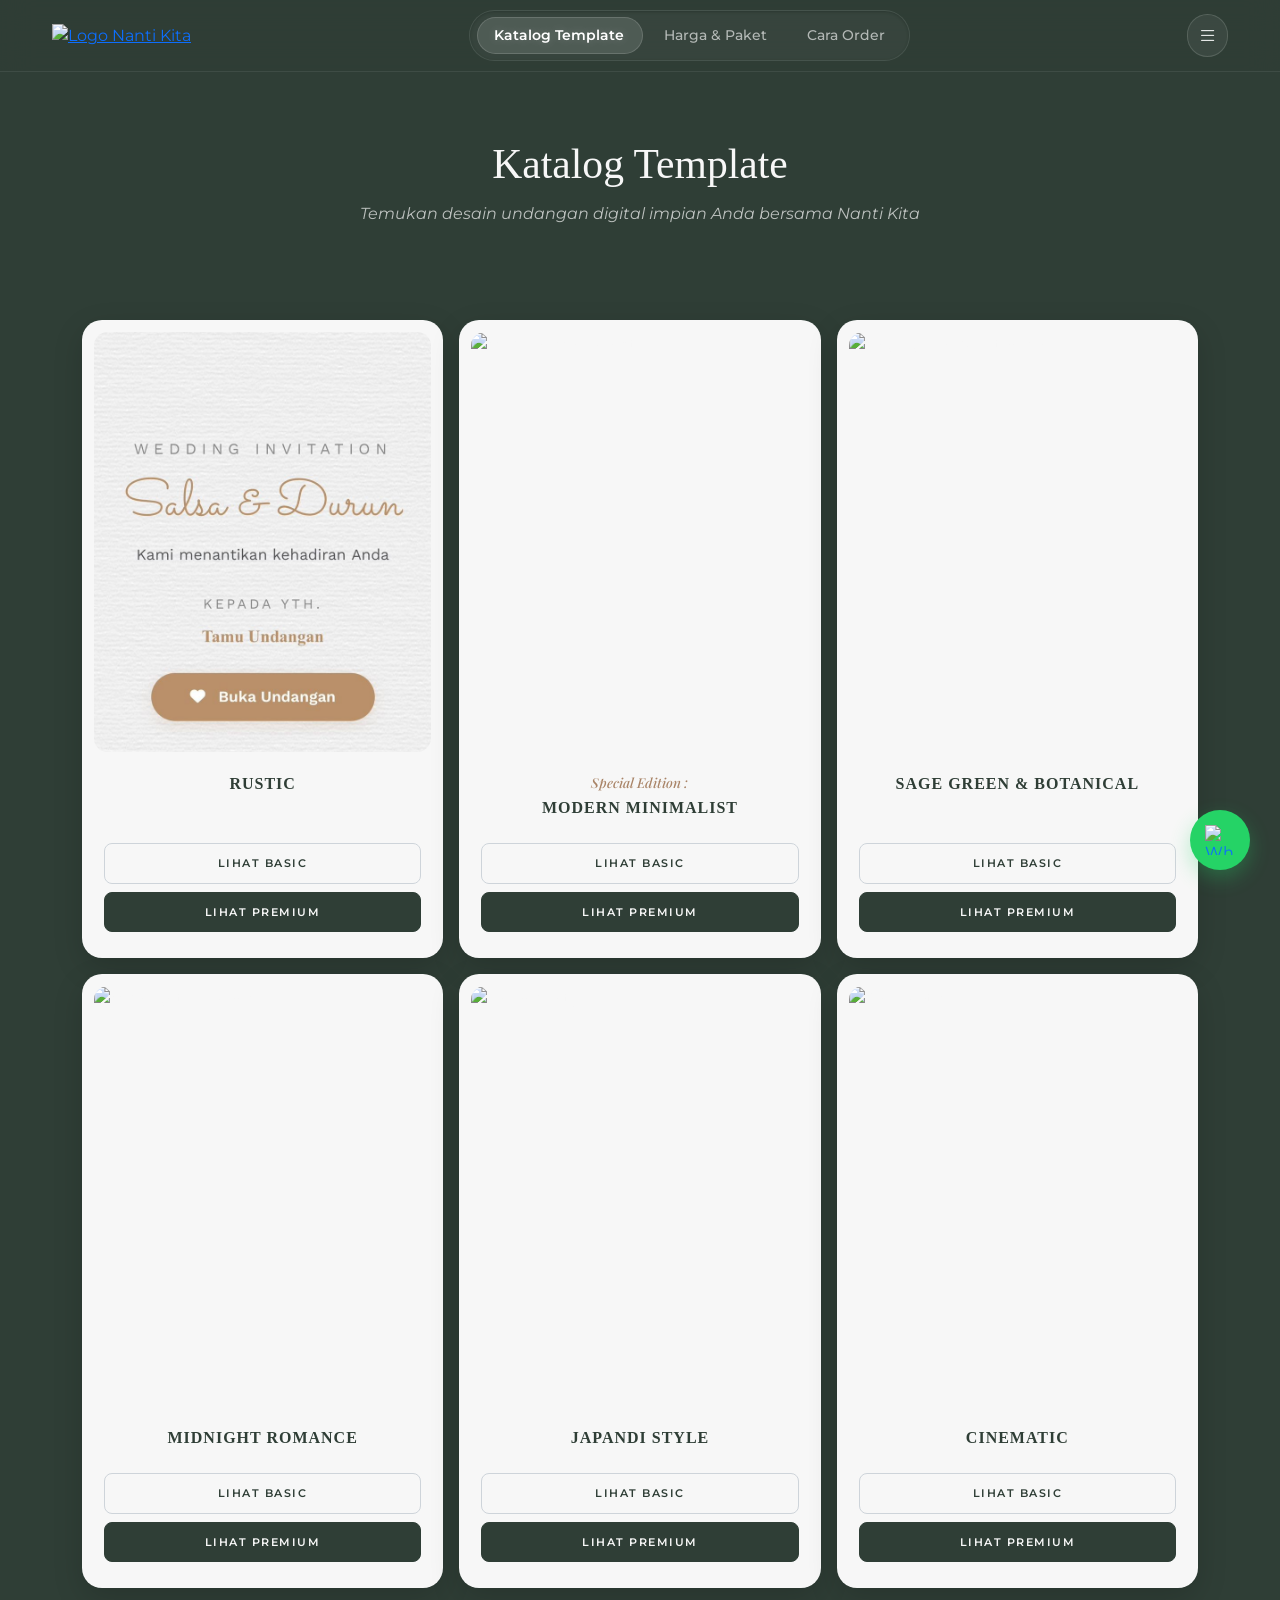
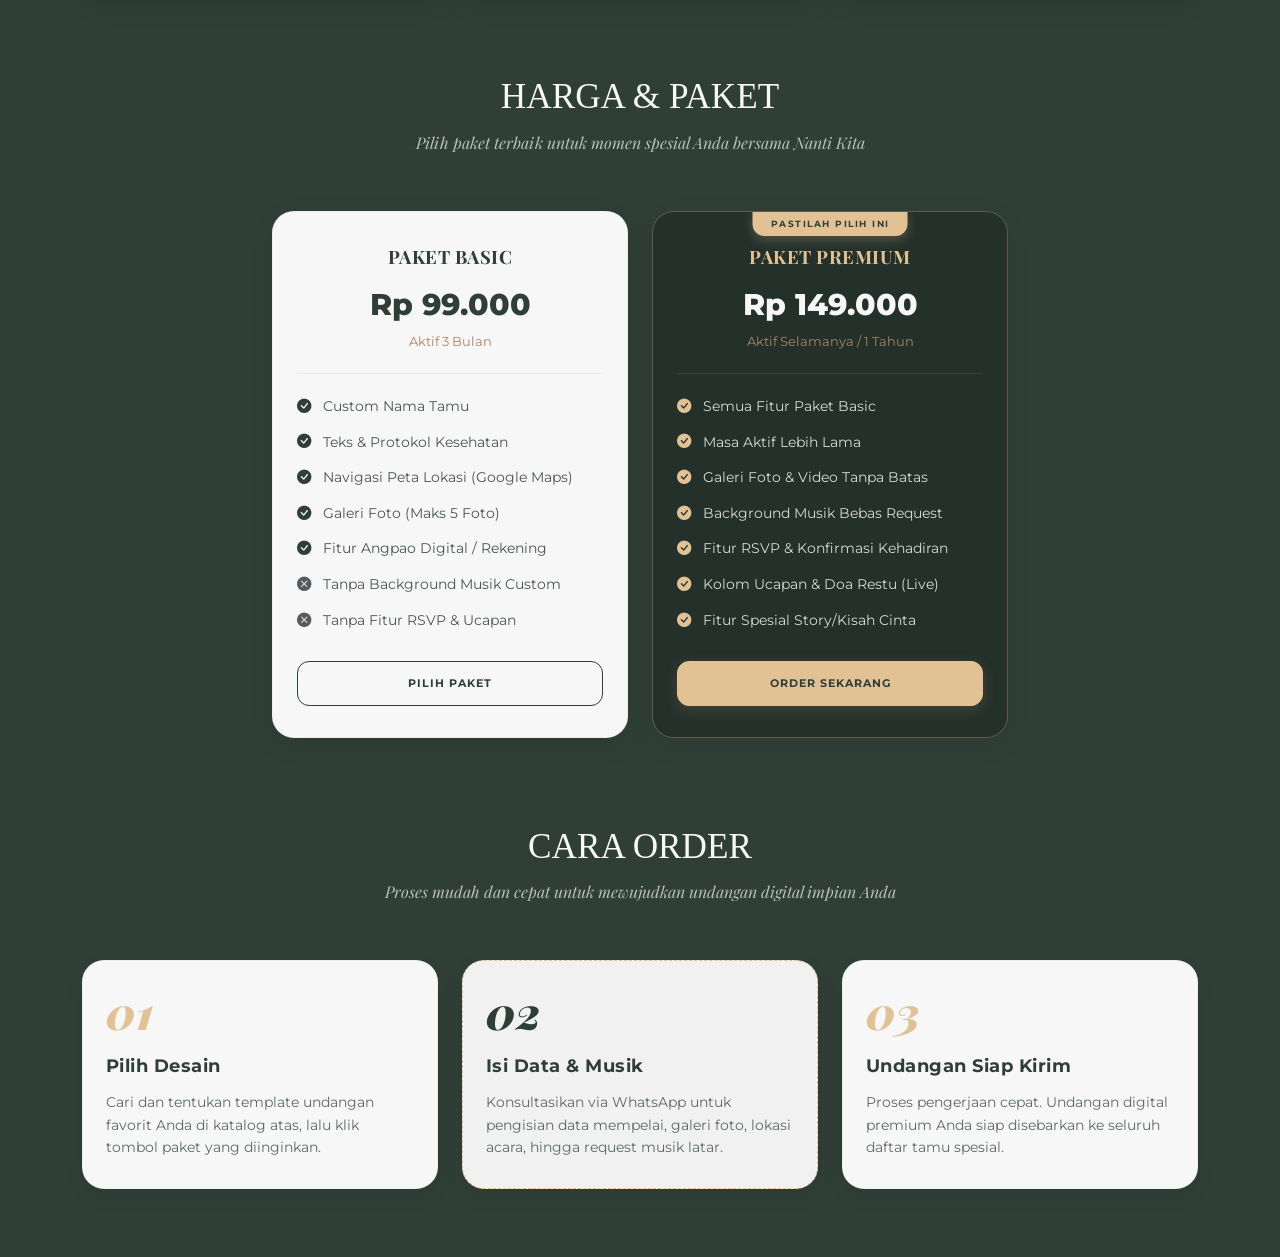
==== commit 9721f103: "Tambahan template rustic" ====
--- a/katalog/index.html
+++ b/katalog/index.html
@@ -99,7 +99,7 @@
           <div class="template-card">
             <div class="card-img-wrapper">
               <img
-                src="temp/1rustic/assets/img/cov-crimsonpine.png"
+                src="temp/rustic/assets/img/rustic-thumbnail.jpeg"
                 alt="rustic"
               />
             </div>
@@ -107,13 +107,13 @@
               <div class="template-title">RUSTIC</div>
               <div class="button-group-wrapper">
                 <div class="template-btns">
-                  <a href="temp/1rustic/rustic.html" class="btn btn-primary"
-                    >Lihat Basic</a
-                  >
-                </div>
-                <div class="template-btns">
-                  <a
-                    href="temp/1rustic/rustic-premium.html"
+                  <a href="temp/rustic/rustic.html" class="btn btn-primary"
+                    >Lihat Basic</a
+                  >
+                </div>
+                <div class="template-btns">
+                  <a
+                    href="temp/rustic/rustic-premium.html"
                     class="btn btn-secondary"
                     >Lihat Premium</a
                   >
--- a/katalog/style.css
+++ b/katalog/style.css
@@ -280,6 +280,17 @@
   position: relative;
   overflow: hidden;
   border-radius: 14px;
+  width: 100%;
+  aspect-ratio: 3 / 3.8; 
+  max-height: 420px; 
+}
+
+.card-img-wrapper img {
+  width: 100%;
+  height: 100%;
+  object-fit: cover;
+  object-position: top center;
+  transition: transform 0.4s ease;
 }
 
 .template-card img {
@@ -746,6 +757,12 @@
     --bs-gutter-x: 10px !important; /* Perkecil jarak antar card kiri-kanan */
     --bs-gutter-y: 12px !important; /* Jarak antar card atas-bawah */
   }
+
+  .card-img-wrapper {
+    aspect-ratio: 3 / 3.6;
+    max-height: 360px; /* Pengaman khusus tinggi kartu pas di layar HP */
+  }
+
   /* Mencegah gambar memanjang kaku, pakai aspect-ratio */
   .template-card img {
     height: auto !important;
@@ -832,6 +849,7 @@
 }
 
 /* Pastikan transisinya luwes pas efeknya masuk dan keluar */
-.price-card, .step-card {
+.price-card,
+.step-card {
   transition: all 0.5s cubic-bezier(0.165, 0.84, 0.44, 1) !important;
-}+}
